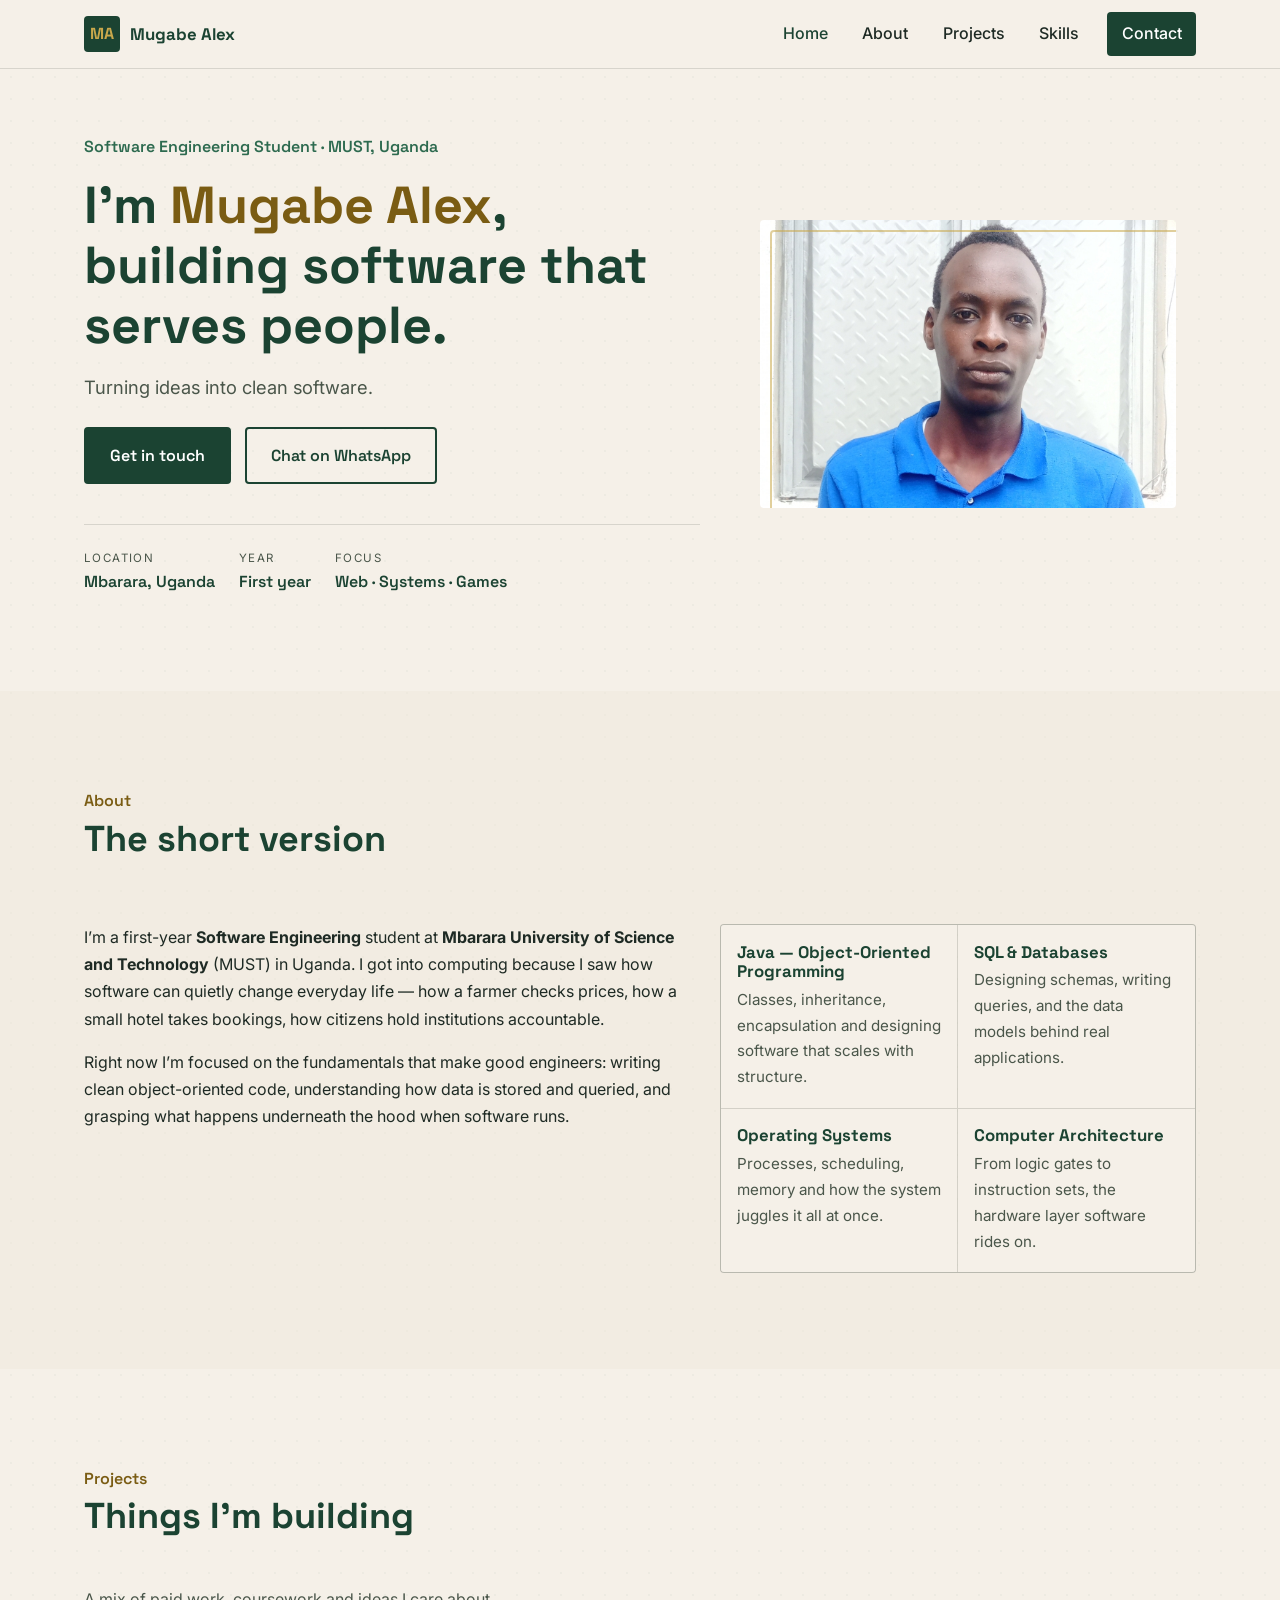
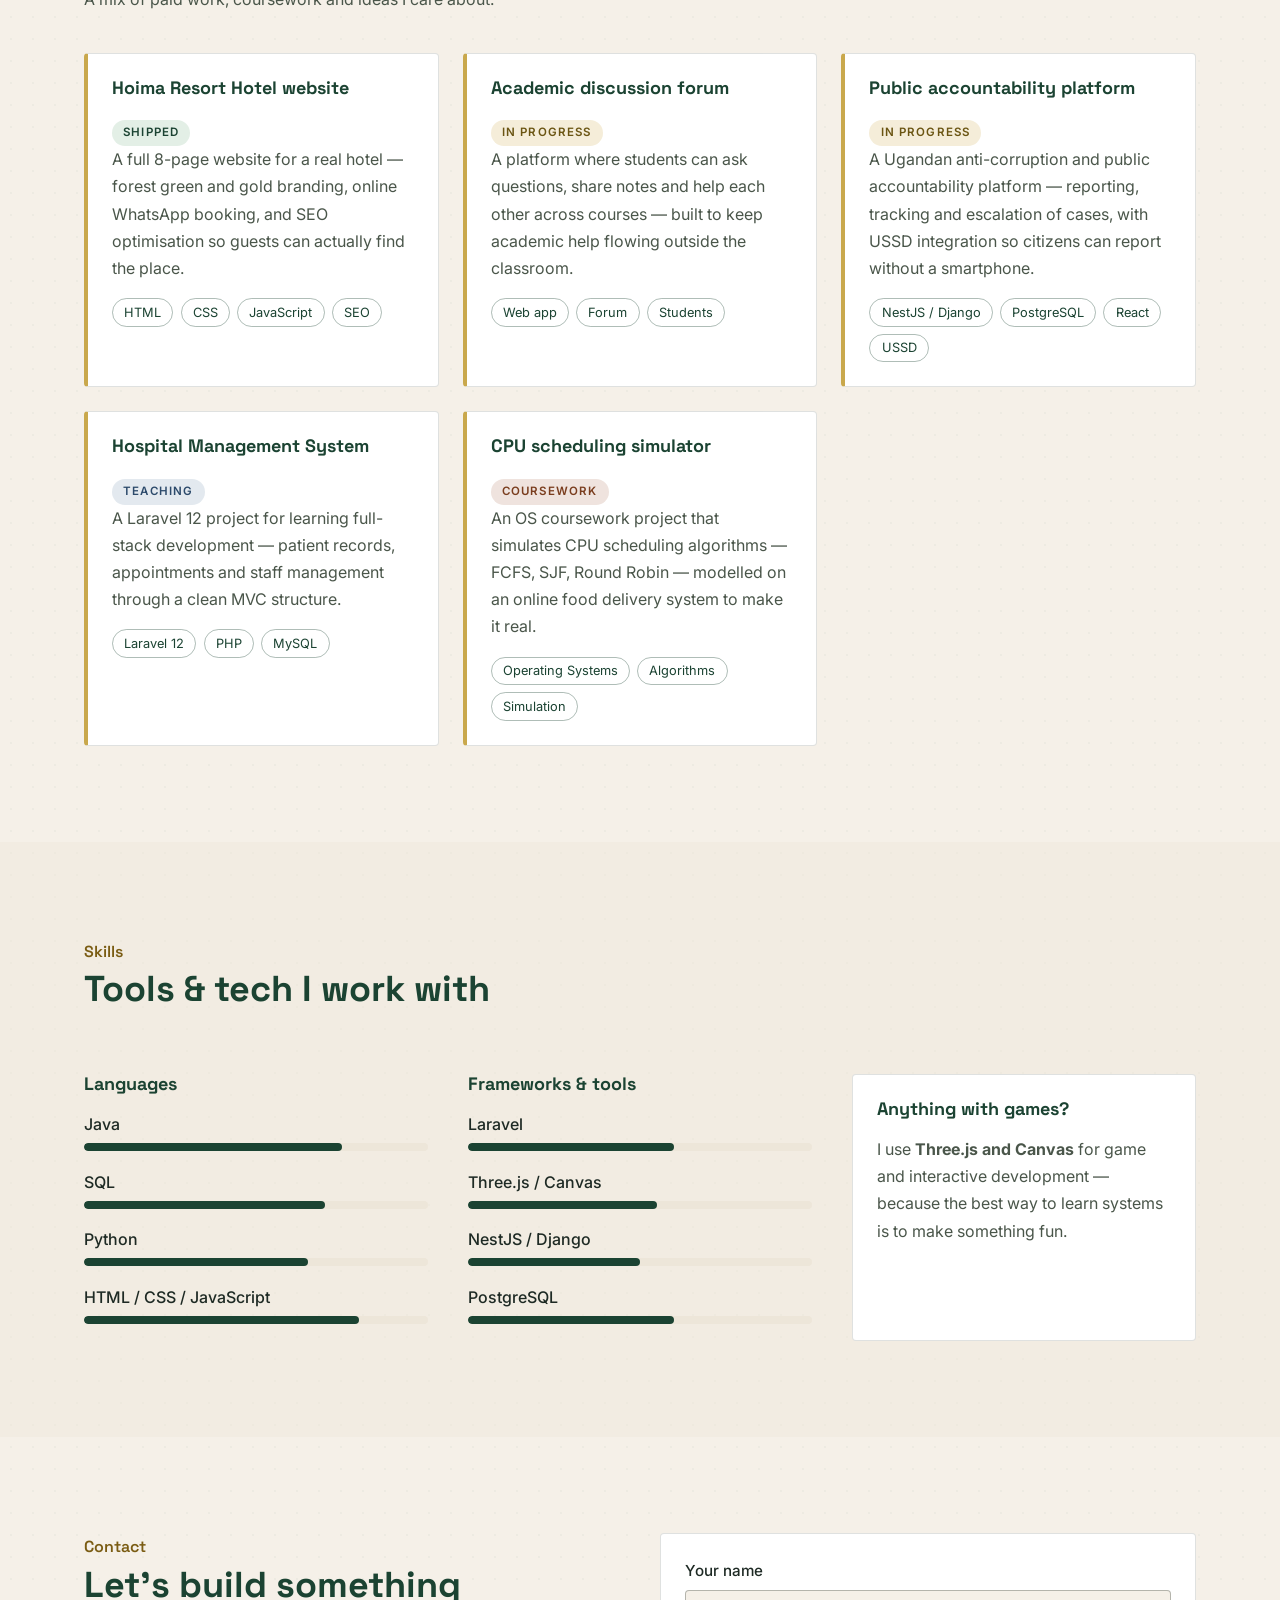
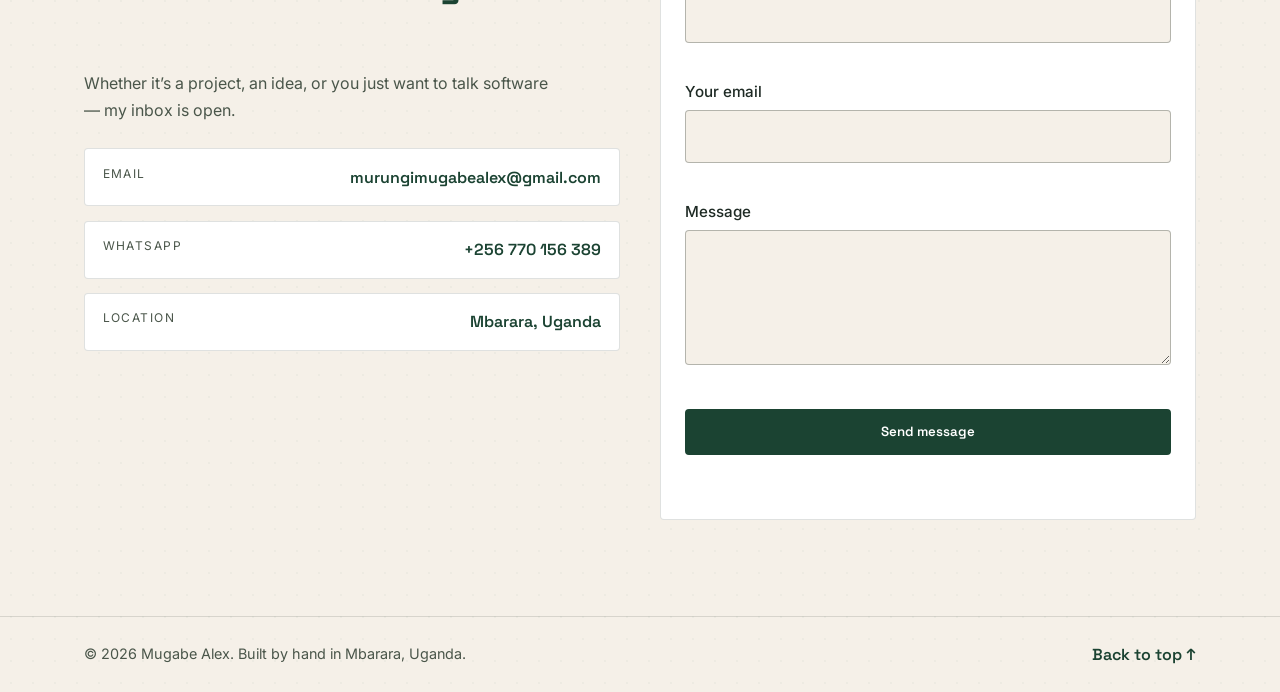
==== public/index.html @ 123c0cc7 "Initial commit: personal portfolio with Cloudflare Pages contact form" ====
<!DOCTYPE html>
<html lang="en">
<head>
  <meta charset="UTF-8">
  <meta name="viewport" content="width=device-width, initial-scale=1.0">
  <meta name="description" content="Portfolio of Mugabe Alex, a first-year Software Engineering student at Mbarara University of Science and Technology (MUST), Uganda. Software engineering, web development and game development projects.">
  <meta name="theme-color" content="#1B4332">
  <meta name="author" content="Mugabe Alex">
  <title>Mugabe Alex — Software Engineering Student</title>
  <link rel="icon" type="image/svg+xml" href="assets/favicon.svg">

  <meta property="og:type" content="website">
  <meta property="og:title" content="Mugabe Alex — Software Engineering Student">
  <meta property="og:description" content="Portfolio of Mugabe Alex, a Software Engineering student at Mbarara University of Science and Technology, Uganda. Web, systems and game development.">
  <meta property="og:url" content="https://mugabe-alex-portfolio.pages.dev/">
  <meta property="og:locale" content="en_UG">
  <meta property="og:image" content="https://mugabe-alex-portfolio.pages.dev/assets/portrait.jpg">
  <meta property="og:image:alt" content="Mugabe Alex">
  <meta name="twitter:card" content="summary_large_image">
  <link rel="canonical" href="https://mugabe-alex-portfolio.pages.dev/">

  <script type="application/ld+json">
  {
    "@context": "https://schema.org",
    "@type": "Person",
    "name": "Mugabe Alex",
    "jobTitle": "Software Engineering Student",
    "email": "mailto:murungimugabealex@gmail.com",
    "image": "https://mugabe-alex-portfolio.pages.dev/assets/portrait.jpg",
    "alumniOf": {
      "@type": "CollegeOrUniversity",
      "name": "Mbarara University of Science and Technology"
    },
    "address": {
      "@type": "PostalAddress",
      "addressLocality": "Mbarara",
      "addressCountry": "UG"
    },
    "knowsAbout": ["Java", "SQL", "Python", "JavaScript", "Laravel", "PostgreSQL", "Three.js"]
  }
  </script>
  <link rel="preconnect" href="https://fonts.googleapis.com">
  <link rel="preconnect" href="https://fonts.gstatic.com" crossorigin>
  <link href="https://fonts.googleapis.com/css2?family=Inter:wght@400;500;600;700&family=Space+Grotesk:wght@500;600;700&display=swap" rel="stylesheet">
  <link rel="stylesheet" href="css/styles.css">
</head>
<body>
  <a class="skip-link" href="#main">Skip to content</a>

  <header class="site-header" id="site-header">
    <div class="container header-inner">
      <a href="#home" class="brand" aria-label="Mugabe Alex — home">
        <span class="brand-mark" aria-hidden="true">MA</span>
        <span class="brand-name">Mugabe Alex</span>
      </a>

      <button class="nav-toggle" id="nav-toggle" aria-expanded="false" aria-controls="primary-nav" aria-label="Toggle navigation">
        <span class="nav-toggle-bar"></span>
        <span class="nav-toggle-bar"></span>
        <span class="nav-toggle-bar"></span>
      </button>

      <nav class="primary-nav" id="primary-nav" aria-label="Primary">
        <ul class="nav-list">
          <li><a href="#home" class="nav-link">Home</a></li>
          <li><a href="#about" class="nav-link">About</a></li>
          <li><a href="#projects" class="nav-link">Projects</a></li>
          <li><a href="#skills" class="nav-link">Skills</a></li>
          <li><a href="#contact" class="nav-link nav-cta">Contact</a></li>
        </ul>
      </nav>
    </div>
  </header>

  <main id="main">

    <!-- HERO -->
    <section class="hero" id="home" aria-label="Introduction">
      <div class="container hero-grid">
        <div class="hero-copy">
          <p class="hero-eyebrow">Software Engineering Student · MUST, Uganda</p>
          <h1 class="hero-title">I&rsquo;m <span class="accent">Mugabe Alex</span>, building software that serves people.</h1>
          <p class="hero-tagline">Turning ideas into clean software.</p>
          <div class="hero-actions">
            <a href="#contact" class="btn btn-primary">Get in touch</a>
            <a href="https://wa.me/256770156389" class="btn btn-secondary" target="_blank" rel="noopener">Chat on WhatsApp</a>
          </div>
          <ul class="hero-meta" aria-label="Quick facts">
            <li><span class="meta-label">Location</span><span class="meta-value">Mbarara, Uganda</span></li>
            <li><span class="meta-label">Year</span><span class="meta-value">First year</span></li>
            <li><span class="meta-label">Focus</span><span class="meta-value">Web · Systems · Games</span></li>
          </ul>
        </div>

        <div class="hero-portrait" aria-label="Portrait of Mugabe Alex">
          <div class="portrait-frame">
            <img src="assets/portrait.jpg" alt="Mugabe Alex, software engineering student" width="677" height="468">
          </div>
        </div>
      </div>
    </section>

    <!-- ABOUT -->
    <section class="section about" id="about" aria-labelledby="about-title">
      <div class="container">
        <p class="section-kicker">About</p>
        <h2 class="section-title" id="about-title">The short version</h2>
        <div class="about-grid">
          <div class="about-text">
            <p>I&rsquo;m a first-year <strong>Software Engineering</strong> student at <strong>Mbarara University of Science and Technology</strong> (MUST) in Uganda. I got into computing because I saw how software can quietly change everyday life &mdash; how a farmer checks prices, how a small hotel takes bookings, how citizens hold institutions accountable.</p>
            <p>Right now I&rsquo;m focused on the fundamentals that make good engineers: writing clean object-oriented code, understanding how data is stored and queried, and grasping what happens underneath the hood when software runs.</p>
          </div>
          <ul class="about-learning" aria-label="What I am currently learning">
            <li class="learning-item">
              <h3>Java — Object-Oriented Programming</h3>
              <p>Classes, inheritance, encapsulation and designing software that scales with structure.</p>
            </li>
            <li class="learning-item">
              <h3>SQL &amp; Databases</h3>
              <p>Designing schemas, writing queries, and the data models behind real applications.</p>
            </li>
            <li class="learning-item">
              <h3>Operating Systems</h3>
              <p>Processes, scheduling, memory and how the system juggles it all at once.</p>
            </li>
            <li class="learning-item">
              <h3>Computer Architecture</h3>
              <p>From logic gates to instruction sets, the hardware layer software rides on.</p>
            </li>
          </ul>
        </div>
      </div>
    </section>

    <!-- PROJECTS -->
    <section class="section projects" id="projects" aria-labelledby="projects-title">
      <div class="container">
        <p class="section-kicker">Projects</p>
        <h2 class="section-title" id="projects-title">Things I&rsquo;m building</h2>
        <p class="section-intro">A mix of paid work, coursework and ideas I care about.</p>

        <div class="project-grid">
          <article class="project-card">
            <div class="project-top">
              <h3 class="project-title">Hoima Resort Hotel website</h3>
              <span class="project-status done">Shipped</span>
            </div>
            <p class="project-desc">A full 8-page website for a real hotel &mdash; forest green and gold branding, online WhatsApp booking, and SEO optimisation so guests can actually find the place.</p>
            <ul class="project-tags" aria-label="Technologies">
              <li>HTML</li><li>CSS</li><li>JavaScript</li><li>SEO</li>
            </ul>
          </article>

          <article class="project-card">
            <div class="project-top">
              <h3 class="project-title">Academic discussion forum</h3>
              <span class="project-status active">In progress</span>
            </div>
            <p class="project-desc">A platform where students can ask questions, share notes and help each other across courses &mdash; built to keep academic help flowing outside the classroom.</p>
            <ul class="project-tags" aria-label="Technologies">
              <li>Web app</li><li>Forum</li><li>Students</li>
            </ul>
          </article>

          <article class="project-card">
            <div class="project-top">
              <h3 class="project-title">Public accountability platform</h3>
              <span class="project-status active">In progress</span>
            </div>
            <p class="project-desc">A Ugandan anti-corruption and public accountability platform &mdash; reporting, tracking and escalation of cases, with USSD integration so citizens can report without a smartphone.</p>
            <ul class="project-tags" aria-label="Technologies">
              <li>NestJS / Django</li><li>PostgreSQL</li><li>React</li><li>USSD</li>
            </ul>
          </article>

          <article class="project-card">
            <div class="project-top">
              <h3 class="project-title">Hospital Management System</h3>
              <span class="project-status teaching">Teaching</span>
            </div>
            <p class="project-desc">A Laravel 12 project for learning full-stack development &mdash; patient records, appointments and staff management through a clean MVC structure.</p>
            <ul class="project-tags" aria-label="Technologies">
              <li>Laravel 12</li><li>PHP</li><li>MySQL</li>
            </ul>
          </article>

          <article class="project-card">
            <div class="project-top">
              <h3 class="project-title">CPU scheduling simulator</h3>
              <span class="project-status coursework">Coursework</span>
            </div>
            <p class="project-desc">An OS coursework project that simulates CPU scheduling algorithms &mdash; FCFS, SJF, Round Robin &mdash; modelled on an online food delivery system to make it real.</p>
            <ul class="project-tags" aria-label="Technologies">
              <li>Operating Systems</li><li>Algorithms</li><li>Simulation</li>
            </ul>
          </article>
        </div>
      </div>
    </section>

    <!-- SKILLS -->
    <section class="section skills" id="skills" aria-labelledby="skills-title">
      <div class="container">
        <p class="section-kicker">Skills</p>
        <h2 class="section-title" id="skills-title">Tools &amp; tech I work with</h2>

        <div class="skills-grid">
          <div class="skill-group">
            <h3>Languages</h3>
            <ul class="skill-list">
              <li><span class="skill-name">Java</span><span class="skill-bar"><span class="skill-fill" style="width:75%"></span></span></li>
              <li><span class="skill-name">SQL</span><span class="skill-bar"><span class="skill-fill" style="width:70%"></span></span></li>
              <li><span class="skill-name">Python</span><span class="skill-bar"><span class="skill-fill" style="width:65%"></span></span></li>
              <li><span class="skill-name">HTML / CSS / JavaScript</span><span class="skill-bar"><span class="skill-fill" style="width:80%"></span></span></li>
            </ul>
          </div>
          <div class="skill-group">
            <h3>Frameworks &amp; tools</h3>
            <ul class="skill-list">
              <li><span class="skill-name">Laravel</span><span class="skill-bar"><span class="skill-fill" style="width:60%"></span></span></li>
              <li><span class="skill-name">Three.js / Canvas</span><span class="skill-bar"><span class="skill-fill" style="width:55%"></span></span></li>
              <li><span class="skill-name">NestJS / Django</span><span class="skill-bar"><span class="skill-fill" style="width:50%"></span></span></li>
              <li><span class="skill-name">PostgreSQL</span><span class="skill-bar"><span class="skill-fill" style="width:60%"></span></span></li>
            </ul>
          </div>
          <div class="skill-note">
            <h3>Anything with games?</h3>
            <p>I use <strong>Three.js and Canvas</strong> for game and interactive development &mdash; because the best way to learn systems is to make something fun.</p>
          </div>
        </div>
      </div>
    </section>

    <!-- CONTACT -->
    <section class="section contact" id="contact" aria-labelledby="contact-title">
      <div class="container contact-wrap">
        <div class="contact-copy">
          <p class="section-kicker">Contact</p>
          <h2 class="section-title" id="contact-title">Let&rsquo;s build something</h2>
          <p>Whether it&rsquo;s a project, an idea, or you just want to talk software &mdash; my inbox is open.</p>

          <div class="contact-channels">
            <a class="channel" href="mailto:murungimugabealex@gmail.com">
              <span class="channel-label">Email</span>
              <span class="channel-value">murungimugabealex@gmail.com</span>
            </a>
            <a class="channel" href="https://wa.me/256770156389" target="_blank" rel="noopener">
              <span class="channel-label">WhatsApp</span>
              <span class="channel-value">+256 770 156 389</span>
            </a>
            <div class="channel">
              <span class="channel-label">Location</span>
              <span class="channel-value">Mbarara, Uganda</span>
            </div>
          </div>
        </div>

        <form class="contact-form" id="contact-form" action="/api/contact" method="post" novalidate>
          <div class="form-group">
            <label for="name">Your name</label>
            <input type="text" id="name" name="name" autocomplete="name" required>
            <p class="field-error" id="name-error"></p>
          </div>
          <div class="form-group">
            <label for="email">Your email</label>
            <input type="email" id="email" name="email" autocomplete="email" required>
            <p class="field-error" id="email-error"></p>
          </div>
          <div class="form-group">
            <label for="message">Message</label>
            <textarea id="message" name="message" rows="4" required></textarea>
            <p class="field-error" id="message-error"></p>
          </div>
          <div class="hp-field" aria-hidden="true">
            <label for="company">Company</label>
            <input type="text" id="company" name="company" tabindex="-1" autocomplete="off">
          </div>
          <button type="submit" class="btn btn-primary btn-block" id="form-submit">Send message</button>
          <p class="form-status" id="form-status" role="status" aria-live="polite"></p>
          <noscript>
            <p class="form-status">JavaScript is off, so the form won&rsquo;t submit. Email me at
              <a href="mailto:murungimugabealex@gmail.com">murungimugabealex@gmail.com</a> instead.</p>
          </noscript>
        </form>
      </div>
    </section>
  </main>

  <footer class="site-footer">
    <div class="container footer-inner">
      <p>&copy; <span id="year"></span> Mugabe Alex. Built by hand in Mbarara, Uganda.</p>
      <a href="#home" class="back-top">Back to top &#8593;</a>
    </div>
  </footer>

  <script src="js/app.js"></script>
</body>
</html>
---- public/css/styles.css ----
/* ============================================================
   Mugabe Alex — Portfolio
   Aesthetic: earthy, grounded, Ugandan.
   Warm off-white base, deep forest green, Kampala gold.
   No gradients, no drop shadows — type, space and rules do the work.
   ============================================================ */

/* ---------- Tokens ---------- */
:root {
  --paper:      #F5F0E8;
  --paper-2:    #EDE6D9;
  --ink:        #1E2A24;
  --ink-2:      #4A564A;
  --forest:     #1B4332;
  --forest-soft:#2D6A4F;
  --gold:       #C9A84C;
  --gold-deep:  #7A5C13;
  --white:      #FFFFFF;
  --rule:       rgba(30, 42, 36, 0.14);

  --font-display: "Space Grotesk", "Arial Black", sans-serif;
  --font-body:    "Inter", "Segoe UI", system-ui, sans-serif;

  --space-1: 0.5rem;
  --space-2: 1rem;
  --space-3: 1.5rem;
  --space-4: 2.5rem;
  --space-5: 4rem;
  --space-6: 6rem;
  --radius: 4px;

  --header-h: 4.25rem;
  --maxw: 72rem;
}

/* ---------- Reset & base ---------- */
*, *::before, *::after { box-sizing: border-box; margin: 0; padding: 0; }

html {
  scroll-behavior: smooth;
  -webkit-text-size-adjust: 100%;
}

body {
  font-family: var(--font-body);
  font-size: 1rem;
  line-height: 1.7;
  color: var(--ink);
  background: var(--paper);
  /* subtle paper grain via CSS gradient, no external asset */
  background-image: radial-gradient(rgba(27, 67, 50, 0.035) 1px, transparent 1px);
  background-size: 22px 22px;
}

img { max-width: 100%; display: block; }
a { color: var(--forest); text-decoration-thickness: 1px; text-underline-offset: 3px; }
a:hover { color: var(--forest-soft); }
ul { list-style: none; }
h1, h2, h3 { font-family: var(--font-display); line-height: 1.15; color: var(--forest); }
h1 { font-size: clamp(2.1rem, 5vw, 3.25rem); }
h2 { font-size: clamp(1.6rem, 3.5vw, 2.25rem); margin-bottom: var(--space-4); }
h3 { font-size: 1.125rem; margin-bottom: var(--space-1); }

.container { width: 100%; max-width: var(--maxw); margin-inline: auto; padding-inline: 1.25rem; }

/* ---------- Accessibility helpers ---------- */
.skip-link {
  position: absolute;
  left: 0.75rem;
  top: -3rem;
  z-index: 100;
  background: var(--forest);
  color: var(--white);
  padding: 0.6rem 1rem;
  border-radius: var(--radius);
  transition: top 0.2s ease;
}
.skip-link:focus { top: 0.75rem; }

:focus-visible {
  outline: 3px solid var(--gold);
  outline-offset: 3px;
  border-radius: 2px;
}

/* ---------- Header / nav ---------- */
.site-header {
  position: sticky;
  top: 0;
  z-index: 50;
  background: var(--paper);
  border-bottom: 1px solid var(--rule);
}
.header-inner {
  display: flex;
  align-items: center;
  justify-content: space-between;
  height: var(--header-h);
}

.brand { display: flex; align-items: center; gap: 0.6rem; text-decoration: none; color: var(--forest); }
.brand-mark {
  display: grid;
  place-items: center;
  width: 2.25rem;
  height: 2.25rem;
  background: var(--forest);
  color: var(--gold);
  font-family: var(--font-display);
  font-weight: 700;
  border-radius: var(--radius);
}
.brand-name { font-family: var(--font-display); font-weight: 700; font-size: 1.05rem; }

.nav-toggle {
  display: none;
  flex-direction: column;
  justify-content: center;
  gap: 5px;
  width: 2.75rem;
  height: 2.75rem;
  padding: 0.5rem;
  background: transparent;
  border: 1px solid var(--rule);
  border-radius: var(--radius);
  cursor: pointer;
}
.nav-toggle-bar { display: block; height: 2px; width: 100%; background: var(--ink); transition: transform 0.25s ease, opacity 0.2s ease; }
.nav-toggle[aria-expanded="true"] .nav-toggle-bar:nth-child(1) { transform: translateY(7px) rotate(45deg); }
.nav-toggle[aria-expanded="true"] .nav-toggle-bar:nth-child(2) { opacity: 0; }
.nav-toggle[aria-expanded="true"] .nav-toggle-bar:nth-child(3) { transform: translateY(-7px) rotate(-45deg); }

.primary-nav { }
.nav-list { display: flex; align-items: center; gap: 0.35rem; }
.nav-link {
  display: block;
  padding: 0.5rem 0.9rem;
  border-radius: var(--radius);
  text-decoration: none;
  font-weight: 500;
  color: var(--ink);
  transition: background-color 0.15s ease, color 0.15s ease;
}
.nav-link:hover { background: var(--paper-2); color: var(--forest); }
.nav-link[aria-current="page"] { color: var(--forest); }
.nav-cta {
  background: var(--forest);
  color: var(--white);
  margin-left: 0.5rem;
}
.nav-cta:hover { background: var(--forest-soft); color: var(--white); }

/* ---------- Buttons ---------- */
.btn {
  display: inline-block;
  padding: 0.8rem 1.5rem;
  border: 2px solid var(--forest);
  border-radius: var(--radius);
  font-family: var(--font-display);
  font-weight: 600;
  text-decoration: none;
  text-align: center;
  cursor: pointer;
  transition: background-color 0.15s ease, color 0.15s ease, transform 0.1s ease;
}
.btn:hover { transform: translateY(-2px); }
.btn:active { transform: translateY(0); }

.btn-primary { background: var(--forest); color: var(--white); }
.btn-primary:hover { background: var(--forest-soft); color: var(--white); }

.btn-secondary { background: transparent; color: var(--forest); }
.btn-secondary:hover { background: var(--paper-2); }

.btn-block { width: 100%; }
.btn:disabled { opacity: 0.65; cursor: wait; transform: none; }

/* ---------- Hero ---------- */
.hero { padding: var(--space-5) 0 var(--space-6); }
.hero-grid {
  display: grid;
  grid-template-columns: 1fr;
  gap: var(--space-5);
}
.hero-eyebrow {
  font-family: var(--font-display);
  font-weight: 600;
  color: var(--forest-soft);
  margin-bottom: var(--space-2);
}
.hero-title { margin-bottom: var(--space-2); }
.accent { color: var(--gold-deep); }
.hero-tagline {
  font-size: 1.15rem;
  color: var(--ink-2);
  max-width: 46ch;
  margin-bottom: var(--space-3);
}

.hero-actions { display: flex; flex-wrap: wrap; gap: 0.9rem; margin-bottom: var(--space-4); }

.hero-meta {
  display: flex;
  flex-wrap: wrap;
  gap: var(--space-3);
  border-top: 1px solid var(--rule);
  padding-top: var(--space-3);
}
.hero-meta li { display: flex; flex-direction: column; }
.meta-label { font-size: 0.72rem; text-transform: uppercase; letter-spacing: 0.12em; color: var(--ink-2); }
.meta-value { font-family: var(--font-display); font-weight: 600; color: var(--forest); }

.hero-portrait { }
.portrait-frame {
  position: relative;
  aspect-ratio: 677 / 468;
  max-width: 26rem;
  margin-inline: auto;
  background: var(--forest);
  border-radius: var(--radius);
  overflow: hidden;
}
.portrait-frame img { width: 100%; height: 100%; object-fit: cover; }
.portrait-placeholder {
  display: none;
  align-items: center;
  justify-content: center;
  width: 100%;
  height: 100%;
  color: var(--gold);
  font-family: var(--font-display);
  font-size: 5rem;
  font-weight: 700;
}
.portrait-frame::after {
  content: "";
  position: absolute;
  inset: 0;
  border: 2px solid rgba(201, 168, 76, 0.55);
  border-radius: var(--radius);
  transform: translate(10px, 10px);
  pointer-events: none;
}

/* ---------- Sections ---------- */
.section { padding: var(--space-5) 0; }
.section:nth-of-type(even) { background: rgba(237, 230, 217, 0.45); }

.section-kicker {
  font-family: var(--font-display);
  font-weight: 600;
  color: var(--gold-deep);
  margin-bottom: 0.25rem;
}
.section-intro { color: var(--ink-2); margin: calc(var(--space-2) * -1) 0 var(--space-4); }
.section h2 { margin-bottom: var(--space-4); }
.section h2:not(:first-child) { margin-top: 0; }

/* ---------- About ---------- */
.about-grid {
  display: grid;
  grid-template-columns: 1fr;
  gap: var(--space-4);
}
.about-text p { margin-bottom: var(--space-2); max-width: 60ch; }
.about-learning {
  display: grid;
  grid-template-columns: 1fr;
  gap: 1px;
  background: var(--rule);
  border: 1px solid var(--rule);
  border-radius: var(--radius);
  overflow: hidden;
}
.learning-item { background: var(--paper); padding: 1.1rem var(--space-2); }
.learning-item h3 { margin-bottom: 0.35rem; font-size: 1.05rem; }
.learning-item p { color: var(--ink-2); font-size: 0.95rem; }

/* ---------- Projects ---------- */
.project-grid {
  display: grid;
  grid-template-columns: 1fr;
  gap: var(--space-3);
}
.project-card {
  border: 1px solid var(--rule);
  border-left: 4px solid var(--gold);
  border-radius: var(--radius);
  padding: var(--space-3);
  background: var(--white);
  transition: border-color 0.15s ease, transform 0.15s ease;
}
.project-card:hover { border-left-color: var(--forest); transform: translateY(-2px); }
.project-top { display: flex; align-items: flex-start; justify-content: space-between; gap: var(--space-2); flex-wrap: wrap; }
.project-title { margin-bottom: 0.35rem; }
.project-status {
  font-size: 0.72rem;
  font-weight: 600;
  text-transform: uppercase;
  letter-spacing: 0.1em;
  border-radius: 999px;
  padding: 0.2rem 0.7rem;
  white-space: nowrap;
}
.project-status.done { background: #E3EFE6; color: #1B4332; }
.project-status.active { background: #F5EDD9; color: #6B5513; }
.project-status.teaching { background: #E3E9EF; color: #2c4a6b; }
.project-status.coursework { background: #EFE3DE; color: #7a3d1e; }
.project-desc { color: var(--ink-2); margin-bottom: var(--space-2); }
.project-tags { display: flex; flex-wrap: wrap; gap: 0.45rem; }
.project-tags li {
  font-size: 0.8rem;
  color: var(--forest);
  border: 1px solid rgba(27, 67, 50, 0.35);
  border-radius: 999px;
  padding: 0.15rem 0.7rem;
}

/* ---------- Skills ---------- */
.skills-grid { display: grid; grid-template-columns: 1fr; gap: var(--space-4); }
.skill-group h3, .skill-note h3 { margin-bottom: var(--space-2); }
.skill-list li { margin-bottom: 1.1rem; }
.skill-name { display: block; font-weight: 500; margin-bottom: 0.3rem; color: var(--ink); }
.skill-bar {
  display: block;
  height: 8px;
  background: var(--paper-2);
  border-radius: 999px;
  overflow: hidden;
}
.skill-fill {
  display: block;
  height: 100%;
  background: var(--forest);
  border-radius: 999px;
  transition: width 0.4s ease;
}
.skill-note {
  border: 1px solid var(--rule);
  border-radius: var(--radius);
  padding: var(--space-3);
  background: var(--white);
}
.skill-note p { color: var(--ink-2); }

/* ---------- Contact ---------- */
.contact-wrap { display: grid; grid-template-columns: 1fr; gap: var(--space-4); }
.contact-copy p:not(.section-kicker) { color: var(--ink-2); max-width: 48ch; margin-bottom: var(--space-3); }

.contact-channels { display: grid; gap: 0.9rem; }
.channel {
  display: flex;
  justify-content: space-between;
  gap: var(--space-2);
  border: 1px solid var(--rule);
  border-radius: var(--radius);
  padding: 0.9rem 1.1rem;
  text-decoration: none;
  background: var(--white);
  transition: border-color 0.15s ease, color 0.15s ease;
}
a.channel:hover { border-color: var(--forest); }
.channel-label { font-size: 0.75rem; text-transform: uppercase; letter-spacing: 0.12em; color: var(--ink-2); }
.channel-value { font-family: var(--font-display); font-weight: 600; color: var(--forest); word-break: break-all; }

.contact-form {
  border: 1px solid var(--rule);
  border-radius: var(--radius);
  background: var(--white);
  padding: var(--space-3);
}
.form-group { margin-bottom: var(--space-2); }
.form-group label { display: block; font-weight: 500; margin-bottom: 0.35rem; font-size: 0.95rem; }
.form-group input,
.form-group textarea {
  width: 100%;
  padding: 0.75rem 0.9rem;
  border: 1px solid rgba(30, 42, 36, 0.3);
  border-radius: var(--radius);
  font: inherit;
  color: var(--ink);
  background: var(--paper);
  transition: border-color 0.15s ease, box-shadow 0.15s ease;
}
.form-group input:focus,
.form-group textarea:focus {
  outline: none;
  border-color: var(--forest);
  box-shadow: 0 0 0 3px rgba(45, 106, 79, 0.18);
  background: var(--white);
}
.field-error { color: #A3301E; font-size: 0.85rem; min-height: 1.2em; margin-top: 0.2rem; }
.hp-field { position: absolute; left: -9999px; width: 1px; height: 1px; overflow: hidden; }
.form-status { text-align: center; margin-top: var(--space-2); font-weight: 500; min-height: 1.5em; }
.form-status.success { color: var(--forest-soft); }
.form-status.error { color: #A3301E; }

/* ---------- Footer ---------- */
.site-footer { border-top: 1px solid var(--rule); padding: var(--space-3) 0; }
.footer-inner {
  display: flex;
  flex-wrap: wrap;
  justify-content: space-between;
  align-items: center;
  gap: var(--space-2);
}
.site-footer p { color: var(--ink-2); font-size: 0.9rem; }
.back-top { font-family: var(--font-display); font-weight: 600; text-decoration: none; }

/* ---------- Media queries: tablet ---------- */
@media (min-width: 640px) {
  .hero-grid { gap: var(--space-4); }
  .about-learning { grid-template-columns: 1fr 1fr; }
  .project-grid { grid-template-columns: 1fr 1fr; }
  .about-grid { grid-template-columns: 5fr 4fr; }
  .hero-grid { grid-template-columns: 1.15fr 0.85fr; align-items: center; }
  .skills-grid { grid-template-columns: 1fr 1fr; }
  .skill-note { grid-column: 1 / -1; }
  .contact-wrap { grid-template-columns: 1fr 1fr; align-items: start; }
  .section { padding: var(--space-6) 0; }
  .section:not(.hero) h2 { margin-bottom: var(--space-5); }
}

/* ---------- Media queries: desktop ---------- */
@media (min-width: 900px) {
  .project-grid { grid-template-columns: repeat(3, 1fr); }
  .project-card:nth-child(4),
  .project-card:nth-child(5) { grid-column: span 1; }
  .skills-grid { grid-template-columns: 1fr 1fr 1fr; column-gap: var(--space-4); }
  .skill-note { grid-column: auto; }
}

/* ---------- Mobile nav: under 640px ---------- */
@media (max-width: 639px) {
  .site-header { padding: 0; }
  .nav-toggle { display: flex; }
  .primary-nav {
    position: absolute;
    top: var(--header-h);
    left: 0;
    right: 0;
    background: var(--paper);
    border-bottom: 1px solid var(--rule);
    padding: 0.5rem 1.25rem 1.25rem;
    display: none;
  }
  .primary-nav.open { display: block; }
  .nav-list { flex-direction: column; align-items: stretch; gap: 0.25rem; margin: 0; }
  .nav-link { padding: 0.85rem 1rem; border-bottom: 1px solid rgba(30, 42, 36, 0.08); }
  .nav-link:last-child { border-bottom: none; }
  .nav-link:hover { background: var(--paper-2); }
  .nav-cta { margin-left: 0; text-align: center; background: var(--forest); color: var(--white); }
  .hero { padding-bottom: var(--space-4); }
}

/* ---------- Reduced motion ---------- */
@media (prefers-reduced-motion: reduce) {
  html { scroll-behavior: auto; }
  *, *::before, *::after {
    animation-duration: 0.01ms !important;
    animation-iteration-count: 1 !important;
    transition-duration: 0.01ms !important;
  }
  .btn:hover, .project-card:hover { transform: none; }
}
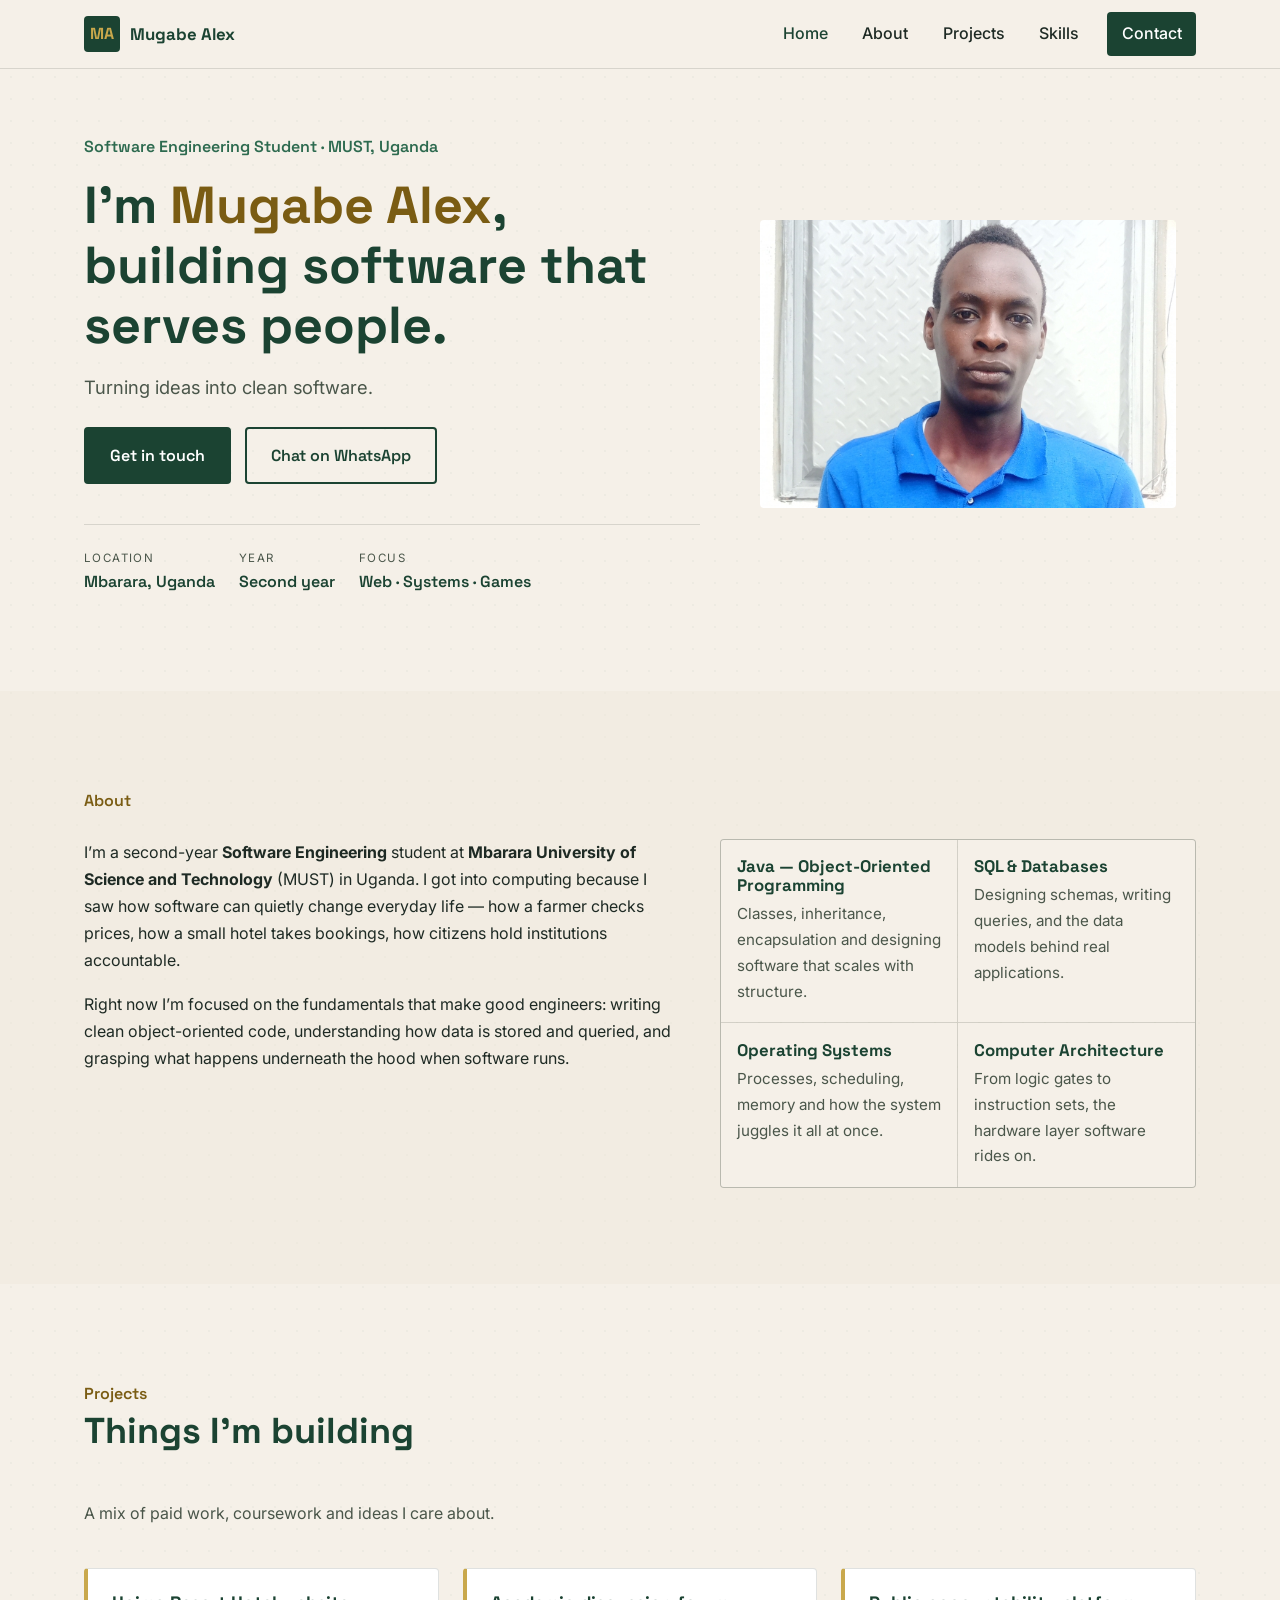
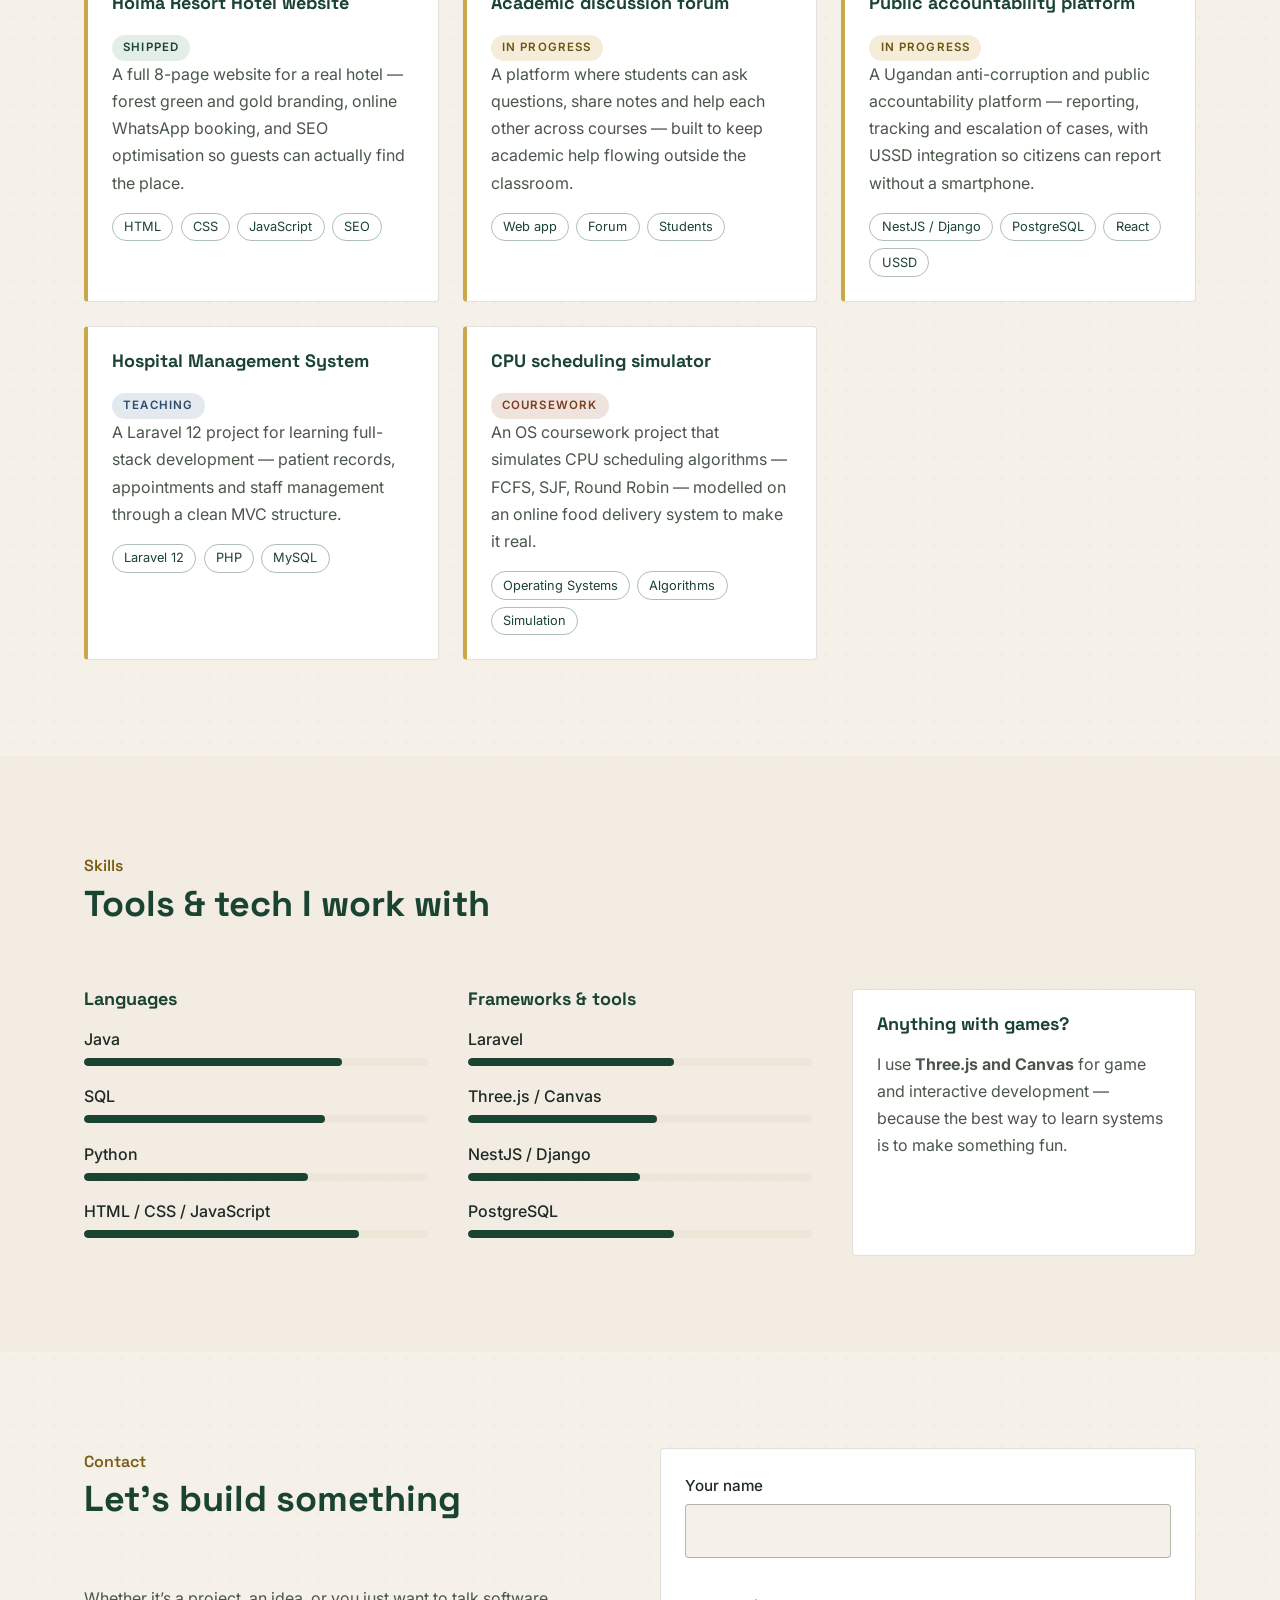
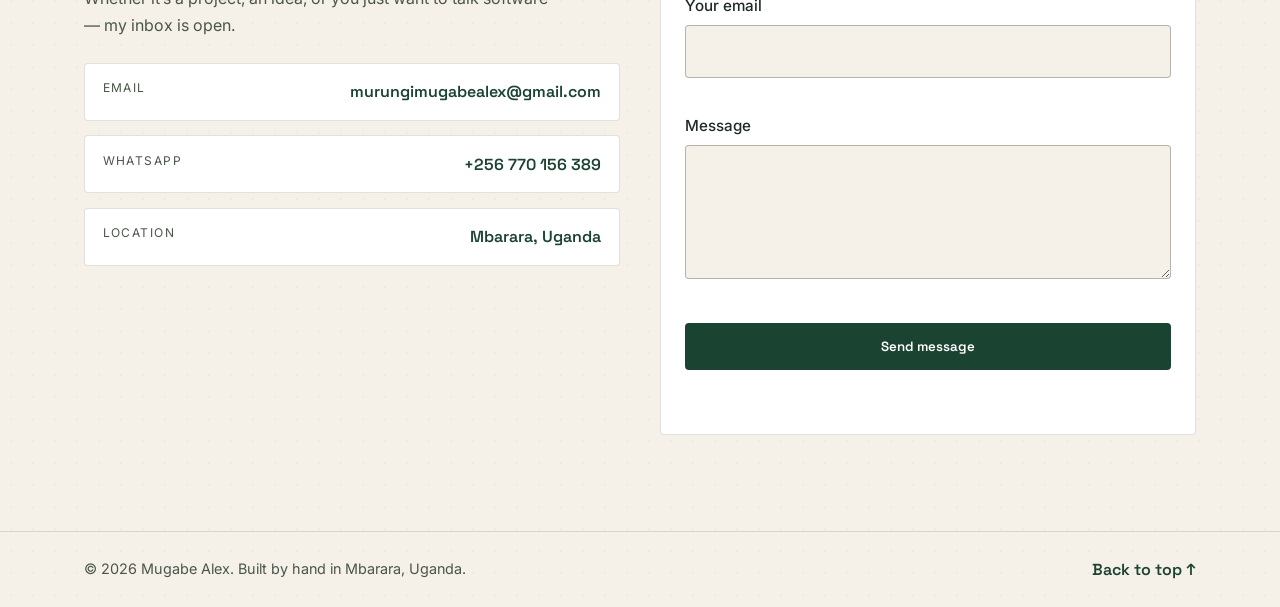
==== commit 3beec30d: "Update about section: remove heading, fix portrait frame, second-year" ====
--- a/public/index.html
+++ b/public/index.html
@@ -3,7 +3,7 @@
 <head>
   <meta charset="UTF-8">
   <meta name="viewport" content="width=device-width, initial-scale=1.0">
-  <meta name="description" content="Portfolio of Mugabe Alex, a first-year Software Engineering student at Mbarara University of Science and Technology (MUST), Uganda. Software engineering, web development and game development projects.">
+  <meta name="description" content="Portfolio of Mugabe Alex, a second-year Software Engineering student at Mbarara University of Science and Technology (MUST), Uganda. Software engineering, web development and game development projects.">
   <meta name="theme-color" content="#1B4332">
   <meta name="author" content="Mugabe Alex">
   <title>Mugabe Alex — Software Engineering Student</title>
@@ -87,7 +87,7 @@
           </div>
           <ul class="hero-meta" aria-label="Quick facts">
             <li><span class="meta-label">Location</span><span class="meta-value">Mbarara, Uganda</span></li>
-            <li><span class="meta-label">Year</span><span class="meta-value">First year</span></li>
+            <li><span class="meta-label">Year</span><span class="meta-value">Second year</span></li>
             <li><span class="meta-label">Focus</span><span class="meta-value">Web · Systems · Games</span></li>
           </ul>
         </div>
@@ -101,13 +101,12 @@
     </section>
 
     <!-- ABOUT -->
-    <section class="section about" id="about" aria-labelledby="about-title">
+    <section class="section about" id="about" aria-label="About">
       <div class="container">
         <p class="section-kicker">About</p>
-        <h2 class="section-title" id="about-title">The short version</h2>
         <div class="about-grid">
           <div class="about-text">
-            <p>I&rsquo;m a first-year <strong>Software Engineering</strong> student at <strong>Mbarara University of Science and Technology</strong> (MUST) in Uganda. I got into computing because I saw how software can quietly change everyday life &mdash; how a farmer checks prices, how a small hotel takes bookings, how citizens hold institutions accountable.</p>
+            <p>I&rsquo;m a second-year <strong>Software Engineering</strong> student at <strong>Mbarara University of Science and Technology</strong> (MUST) in Uganda. I got into computing because I saw how software can quietly change everyday life &mdash; how a farmer checks prices, how a small hotel takes bookings, how citizens hold institutions accountable.</p>
             <p>Right now I&rsquo;m focused on the fundamentals that make good engineers: writing clean object-oriented code, understanding how data is stored and queried, and grasping what happens underneath the hood when software runs.</p>
           </div>
           <ul class="about-learning" aria-label="What I am currently learning">
--- a/public/css/styles.css
+++ b/public/css/styles.css
@@ -232,15 +232,6 @@
   font-size: 5rem;
   font-weight: 700;
 }
-.portrait-frame::after {
-  content: "";
-  position: absolute;
-  inset: 0;
-  border: 2px solid rgba(201, 168, 76, 0.55);
-  border-radius: var(--radius);
-  transform: translate(10px, 10px);
-  pointer-events: none;
-}
 
 /* ---------- Sections ---------- */
 .section { padding: var(--space-5) 0; }
@@ -261,6 +252,7 @@
   display: grid;
   grid-template-columns: 1fr;
   gap: var(--space-4);
+  margin-top: var(--space-3);
 }
 .about-text p { margin-bottom: var(--space-2); max-width: 60ch; }
 .about-learning {
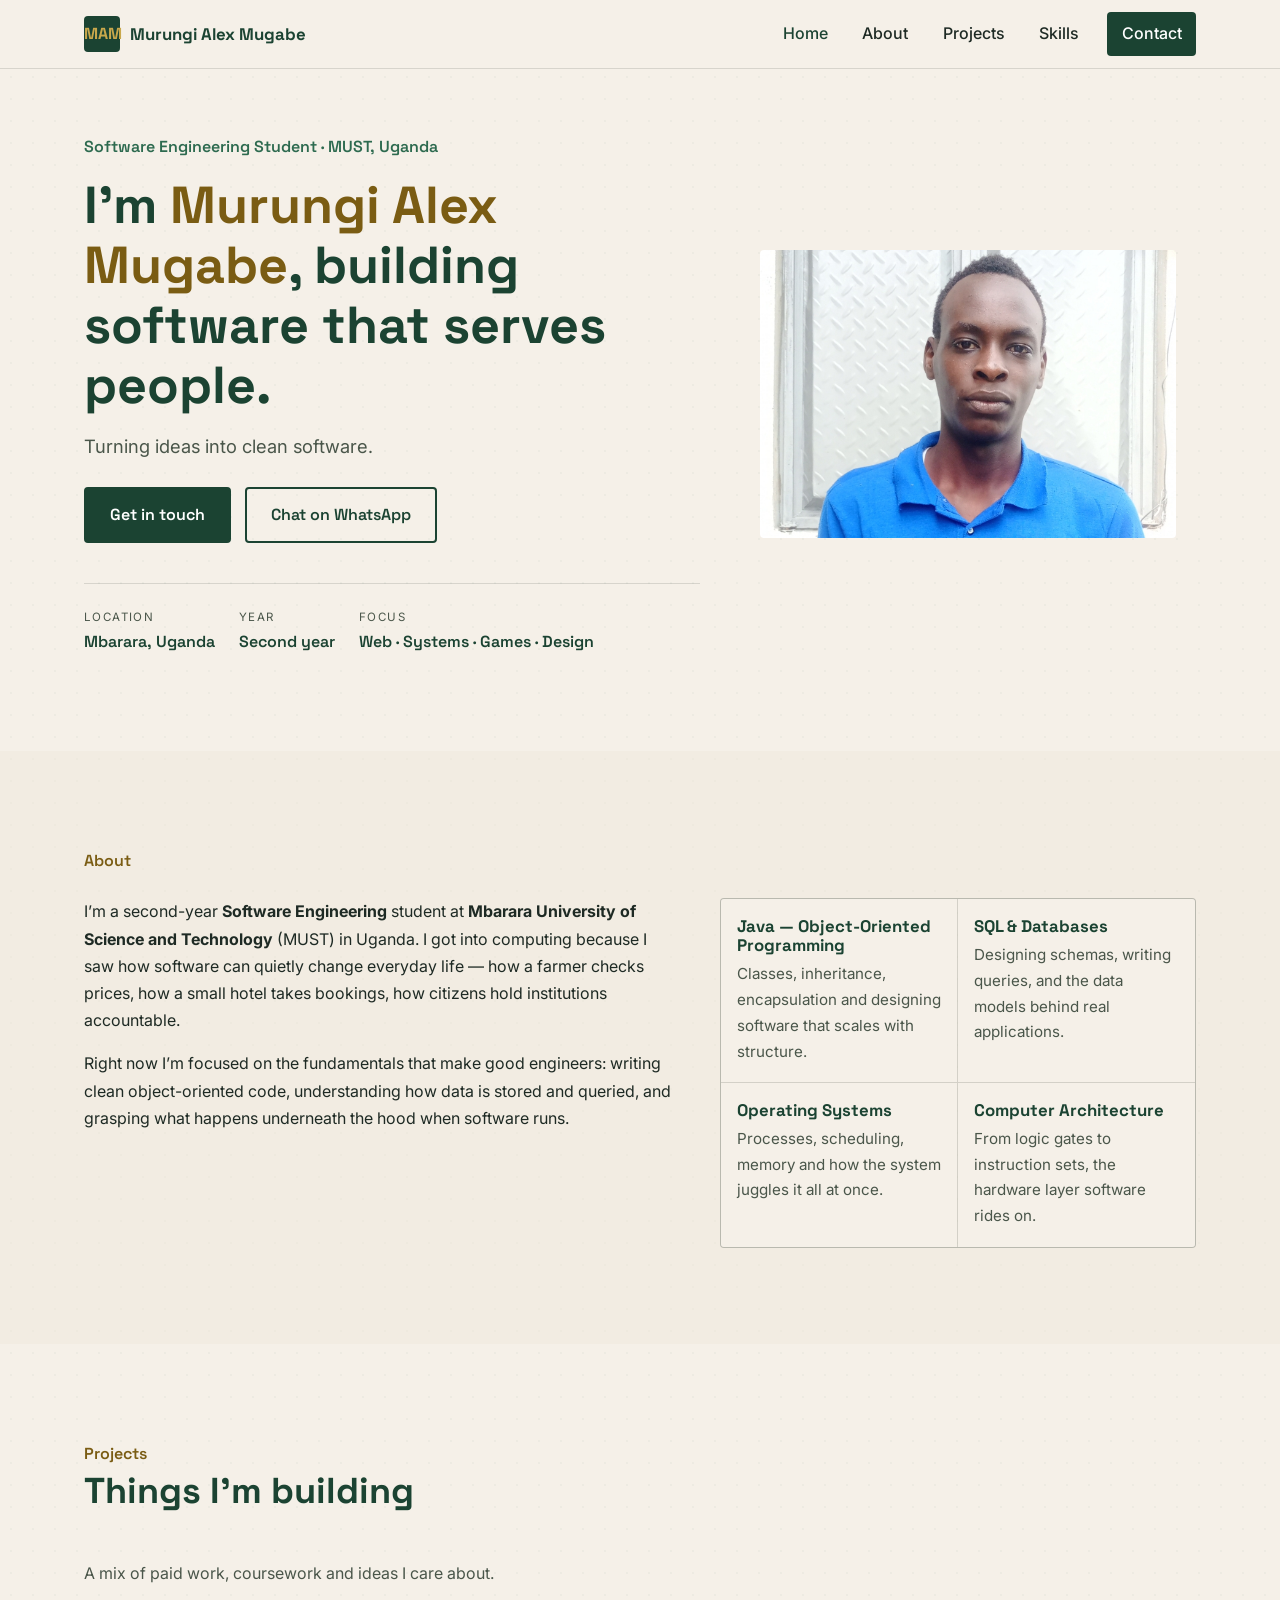
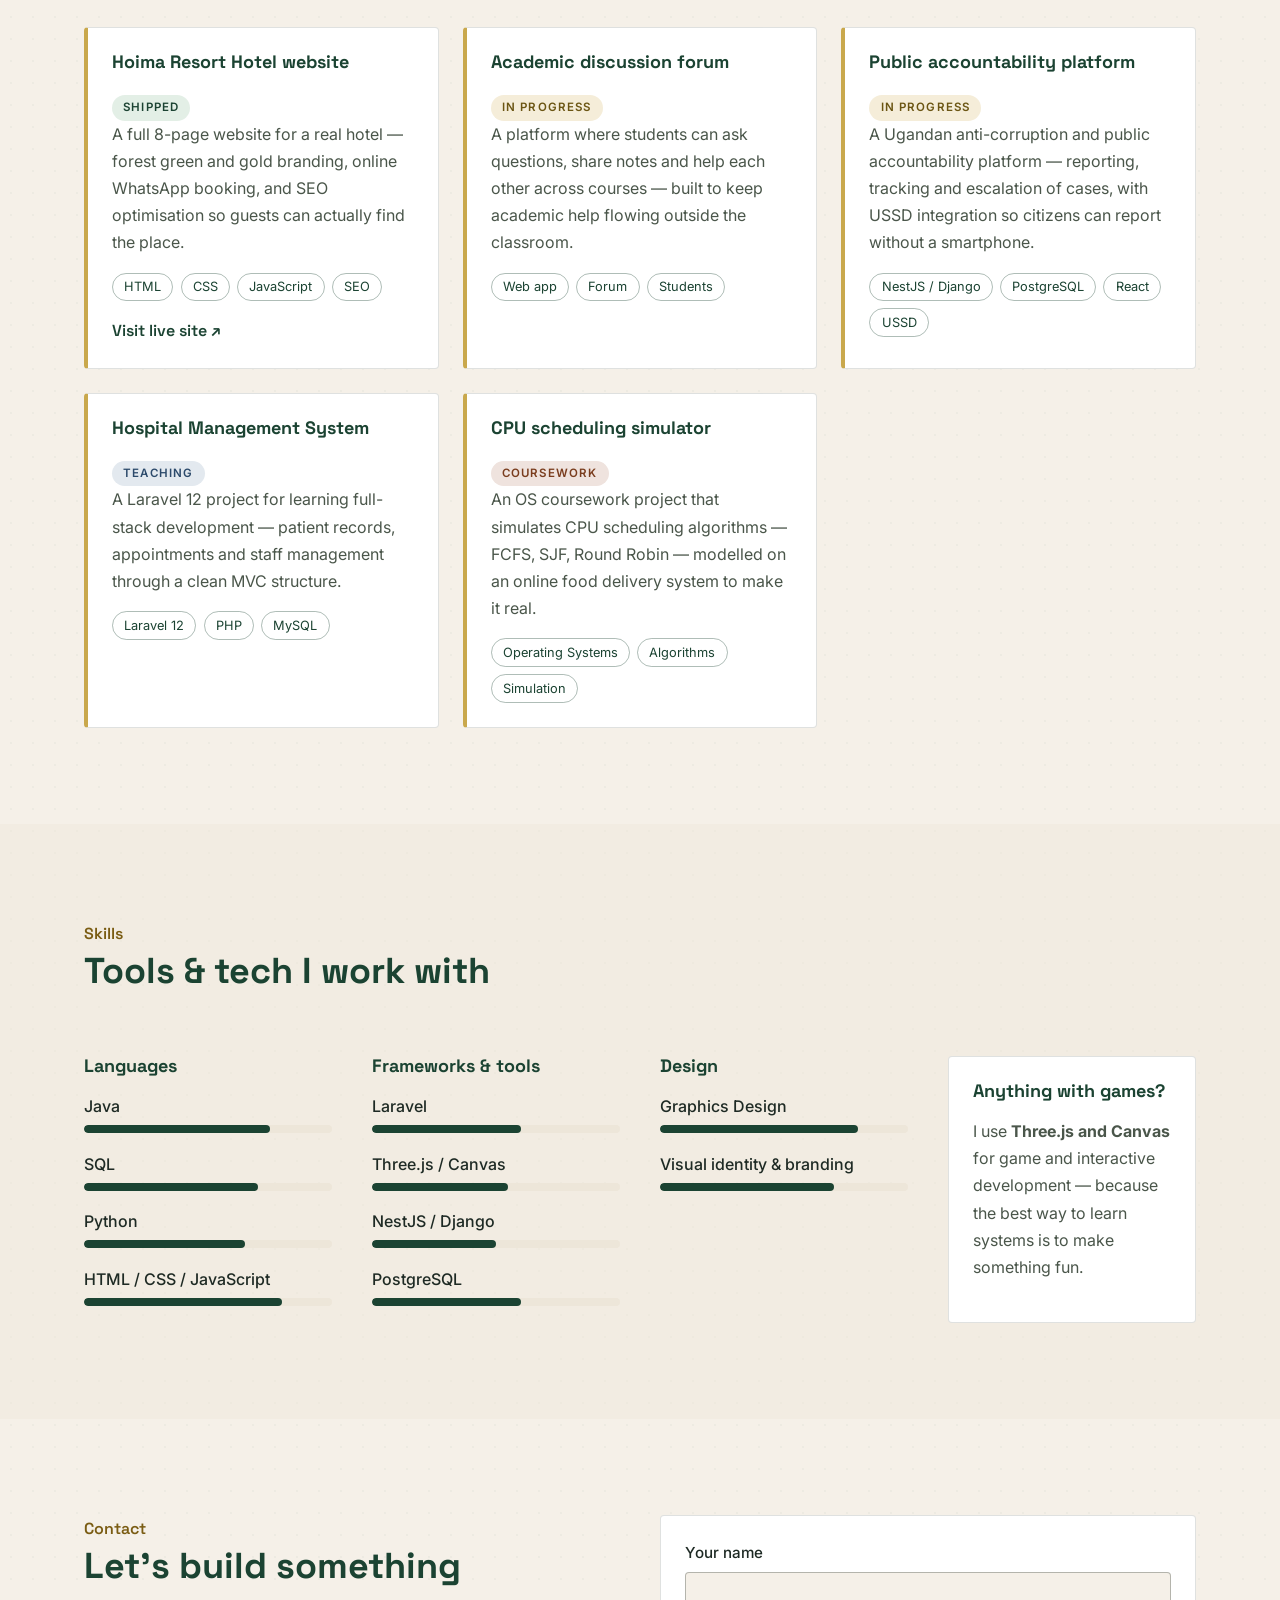
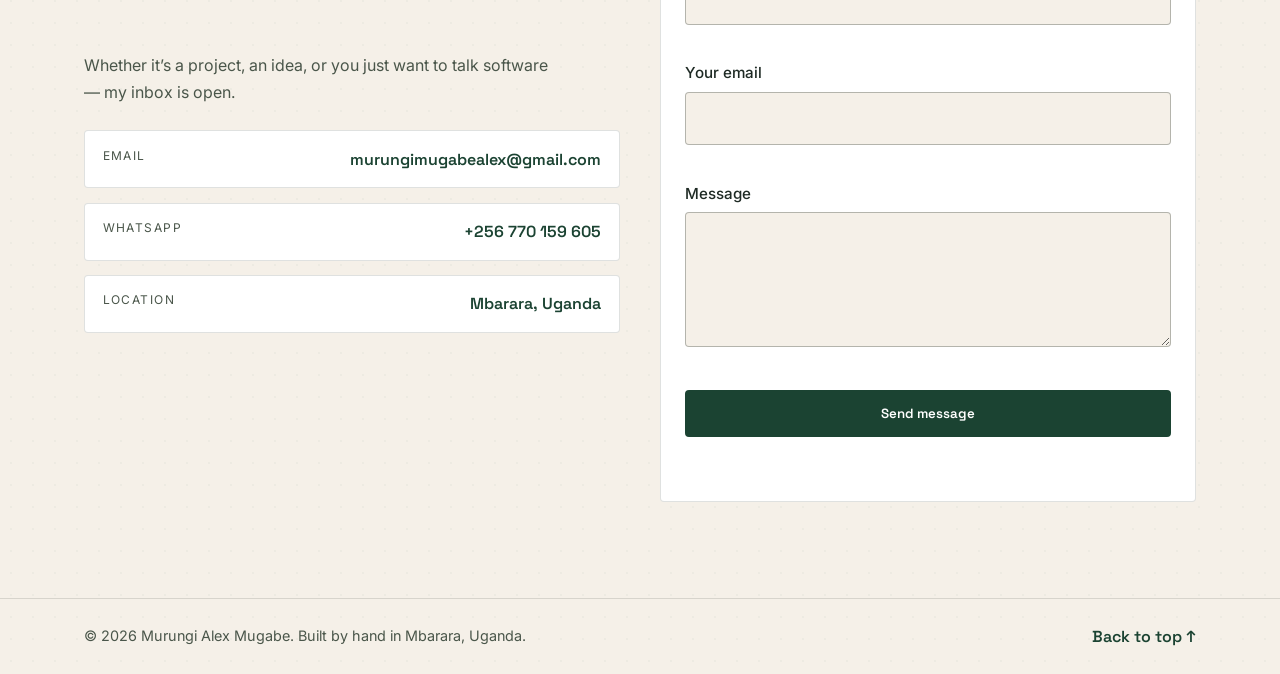
==== commit 2792cc8a: "Update name, WhatsApp number, add graphics design skill and Hoima live link" ====
--- a/public/index.html
+++ b/public/index.html
@@ -3,19 +3,19 @@
 <head>
   <meta charset="UTF-8">
   <meta name="viewport" content="width=device-width, initial-scale=1.0">
-  <meta name="description" content="Portfolio of Mugabe Alex, a second-year Software Engineering student at Mbarara University of Science and Technology (MUST), Uganda. Software engineering, web development and game development projects.">
+  <meta name="description" content="Portfolio of Murungi Alex Mugabe, a second-year Software Engineering student at Mbarara University of Science and Technology (MUST), Uganda. Software engineering, web development and game development projects.">
   <meta name="theme-color" content="#1B4332">
-  <meta name="author" content="Mugabe Alex">
-  <title>Mugabe Alex — Software Engineering Student</title>
+  <meta name="author" content="Murungi Alex Mugabe">
+  <title>Murungi Alex Mugabe — Software Engineering Student</title>
   <link rel="icon" type="image/svg+xml" href="assets/favicon.svg">
 
   <meta property="og:type" content="website">
-  <meta property="og:title" content="Mugabe Alex — Software Engineering Student">
-  <meta property="og:description" content="Portfolio of Mugabe Alex, a Software Engineering student at Mbarara University of Science and Technology, Uganda. Web, systems and game development.">
+  <meta property="og:title" content="Murungi Alex Mugabe — Software Engineering Student">
+  <meta property="og:description" content="Portfolio of Murungi Alex Mugabe, a Software Engineering student at Mbarara University of Science and Technology, Uganda. Web, systems and game development.">
   <meta property="og:url" content="https://mugabe-alex-portfolio.pages.dev/">
   <meta property="og:locale" content="en_UG">
   <meta property="og:image" content="https://mugabe-alex-portfolio.pages.dev/assets/portrait.jpg">
-  <meta property="og:image:alt" content="Mugabe Alex">
+  <meta property="og:image:alt" content="Murungi Alex Mugabe">
   <meta name="twitter:card" content="summary_large_image">
   <link rel="canonical" href="https://mugabe-alex-portfolio.pages.dev/">
 
@@ -23,7 +23,7 @@
   {
     "@context": "https://schema.org",
     "@type": "Person",
-    "name": "Mugabe Alex",
+    "name": "Murungi Alex Mugabe",
     "jobTitle": "Software Engineering Student",
     "email": "mailto:murungimugabealex@gmail.com",
     "image": "https://mugabe-alex-portfolio.pages.dev/assets/portrait.jpg",
@@ -36,7 +36,7 @@
       "addressLocality": "Mbarara",
       "addressCountry": "UG"
     },
-    "knowsAbout": ["Java", "SQL", "Python", "JavaScript", "Laravel", "PostgreSQL", "Three.js"]
+    "knowsAbout": ["Java", "SQL", "Python", "JavaScript", "Laravel", "PostgreSQL", "Three.js", "Graphics Design"]
   }
   </script>
   <link rel="preconnect" href="https://fonts.googleapis.com">
@@ -49,9 +49,9 @@
 
   <header class="site-header" id="site-header">
     <div class="container header-inner">
-      <a href="#home" class="brand" aria-label="Mugabe Alex — home">
-        <span class="brand-mark" aria-hidden="true">MA</span>
-        <span class="brand-name">Mugabe Alex</span>
+      <a href="#home" class="brand" aria-label="Murungi Alex Mugabe — home">
+        <span class="brand-mark" aria-hidden="true">MAM</span>
+        <span class="brand-name">Murungi Alex Mugabe</span>
       </a>
 
       <button class="nav-toggle" id="nav-toggle" aria-expanded="false" aria-controls="primary-nav" aria-label="Toggle navigation">
@@ -79,22 +79,22 @@
       <div class="container hero-grid">
         <div class="hero-copy">
           <p class="hero-eyebrow">Software Engineering Student · MUST, Uganda</p>
-          <h1 class="hero-title">I&rsquo;m <span class="accent">Mugabe Alex</span>, building software that serves people.</h1>
+          <h1 class="hero-title">I&rsquo;m <span class="accent">Murungi Alex Mugabe</span>, building software that serves people.</h1>
           <p class="hero-tagline">Turning ideas into clean software.</p>
           <div class="hero-actions">
             <a href="#contact" class="btn btn-primary">Get in touch</a>
-            <a href="https://wa.me/256770156389" class="btn btn-secondary" target="_blank" rel="noopener">Chat on WhatsApp</a>
+            <a href="https://wa.me/256770159605" class="btn btn-secondary" target="_blank" rel="noopener">Chat on WhatsApp</a>
           </div>
           <ul class="hero-meta" aria-label="Quick facts">
             <li><span class="meta-label">Location</span><span class="meta-value">Mbarara, Uganda</span></li>
             <li><span class="meta-label">Year</span><span class="meta-value">Second year</span></li>
-            <li><span class="meta-label">Focus</span><span class="meta-value">Web · Systems · Games</span></li>
+            <li><span class="meta-label">Focus</span><span class="meta-value">Web · Systems · Games · Design</span></li>
           </ul>
         </div>
 
-        <div class="hero-portrait" aria-label="Portrait of Mugabe Alex">
+        <div class="hero-portrait" aria-label="Portrait of Murungi Alex Mugabe">
           <div class="portrait-frame">
-            <img src="assets/portrait.jpg" alt="Mugabe Alex, software engineering student" width="677" height="468">
+            <img src="assets/portrait.jpg" alt="Murungi Alex Mugabe, software engineering student" width="677" height="468">
           </div>
         </div>
       </div>
@@ -148,6 +148,7 @@
             <ul class="project-tags" aria-label="Technologies">
               <li>HTML</li><li>CSS</li><li>JavaScript</li><li>SEO</li>
             </ul>
+            <a class="project-link" href="https://murungimugabealex-bit.github.io/hoimaresorthotel/" target="_blank" rel="noopener">Visit live site &#8599;</a>
           </article>
 
           <article class="project-card">
@@ -222,6 +223,13 @@
               <li><span class="skill-name">PostgreSQL</span><span class="skill-bar"><span class="skill-fill" style="width:60%"></span></span></li>
             </ul>
           </div>
+          <div class="skill-group">
+            <h3>Design</h3>
+            <ul class="skill-list">
+              <li><span class="skill-name">Graphics Design</span><span class="skill-bar"><span class="skill-fill" style="width:80%"></span></span></li>
+              <li><span class="skill-name">Visual identity &amp; branding</span><span class="skill-bar"><span class="skill-fill" style="width:70%"></span></span></li>
+            </ul>
+          </div>
           <div class="skill-note">
             <h3>Anything with games?</h3>
             <p>I use <strong>Three.js and Canvas</strong> for game and interactive development &mdash; because the best way to learn systems is to make something fun.</p>
@@ -243,9 +251,9 @@
               <span class="channel-label">Email</span>
               <span class="channel-value">murungimugabealex@gmail.com</span>
             </a>
-            <a class="channel" href="https://wa.me/256770156389" target="_blank" rel="noopener">
+            <a class="channel" href="https://wa.me/256770159605" target="_blank" rel="noopener">
               <span class="channel-label">WhatsApp</span>
-              <span class="channel-value">+256 770 156 389</span>
+              <span class="channel-value">+256 770 159 605</span>
             </a>
             <div class="channel">
               <span class="channel-label">Location</span>
@@ -287,7 +295,7 @@
 
   <footer class="site-footer">
     <div class="container footer-inner">
-      <p>&copy; <span id="year"></span> Mugabe Alex. Built by hand in Mbarara, Uganda.</p>
+      <p>&copy; <span id="year"></span> Murungi Alex Mugabe. Built by hand in Mbarara, Uganda.</p>
       <a href="#home" class="back-top">Back to top &#8593;</a>
     </div>
   </footer>
--- a/public/css/styles.css
+++ b/public/css/styles.css
@@ -1,5 +1,5 @@
 /* ============================================================
-   Mugabe Alex — Portfolio
+   Murungi Alex Mugabe — Portfolio
    Aesthetic: earthy, grounded, Ugandan.
    Warm off-white base, deep forest green, Kampala gold.
    No gradients, no drop shadows — type, space and rules do the work.
@@ -307,6 +307,14 @@
   border-radius: 999px;
   padding: 0.15rem 0.7rem;
 }
+.project-link {
+  display: inline-block;
+  margin-top: var(--space-2);
+  font-family: var(--font-display);
+  font-weight: 600;
+  text-decoration: none;
+}
+.project-link:hover { text-decoration: underline; }
 
 /* ---------- Skills ---------- */
 .skills-grid { display: grid; grid-template-columns: 1fr; gap: var(--space-4); }
@@ -418,7 +426,7 @@
   .project-grid { grid-template-columns: repeat(3, 1fr); }
   .project-card:nth-child(4),
   .project-card:nth-child(5) { grid-column: span 1; }
-  .skills-grid { grid-template-columns: 1fr 1fr 1fr; column-gap: var(--space-4); }
+  .skills-grid { grid-template-columns: 1fr 1fr 1fr 1fr; column-gap: var(--space-4); }
   .skill-note { grid-column: auto; }
 }
 
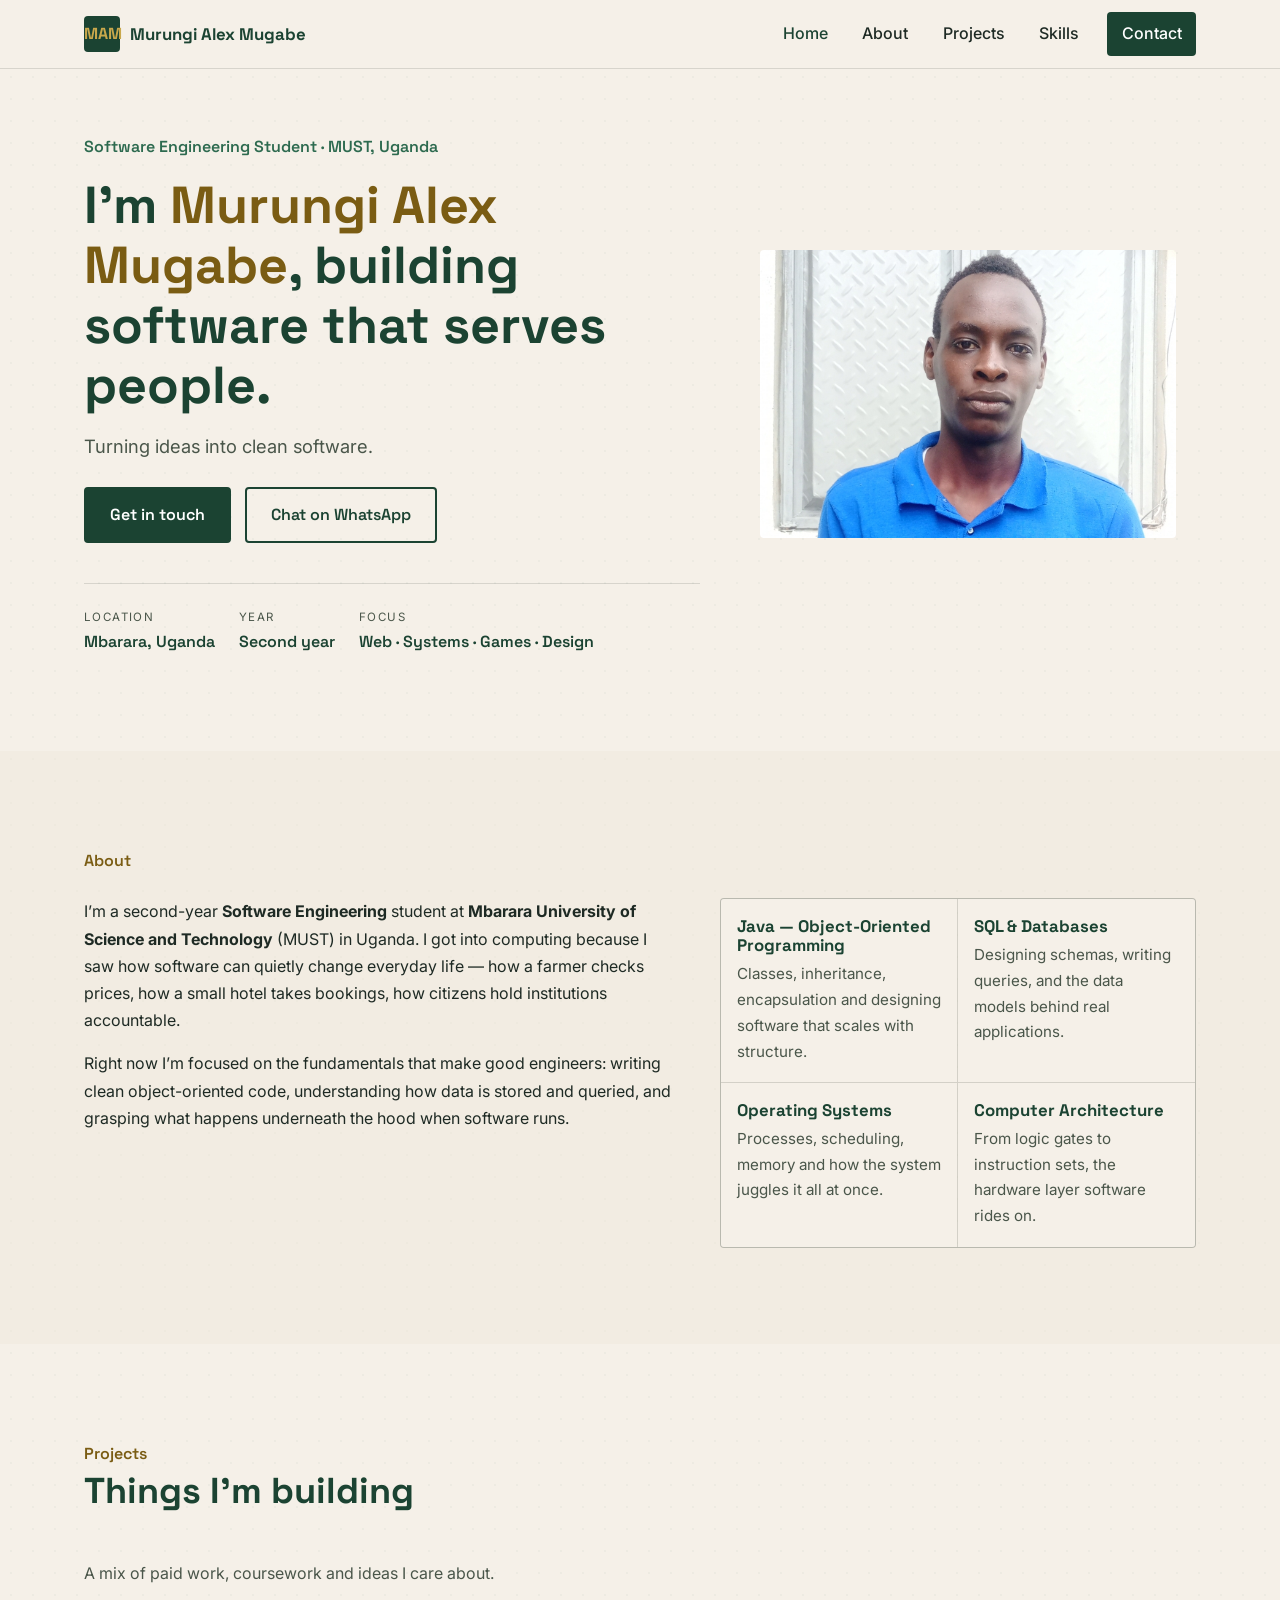
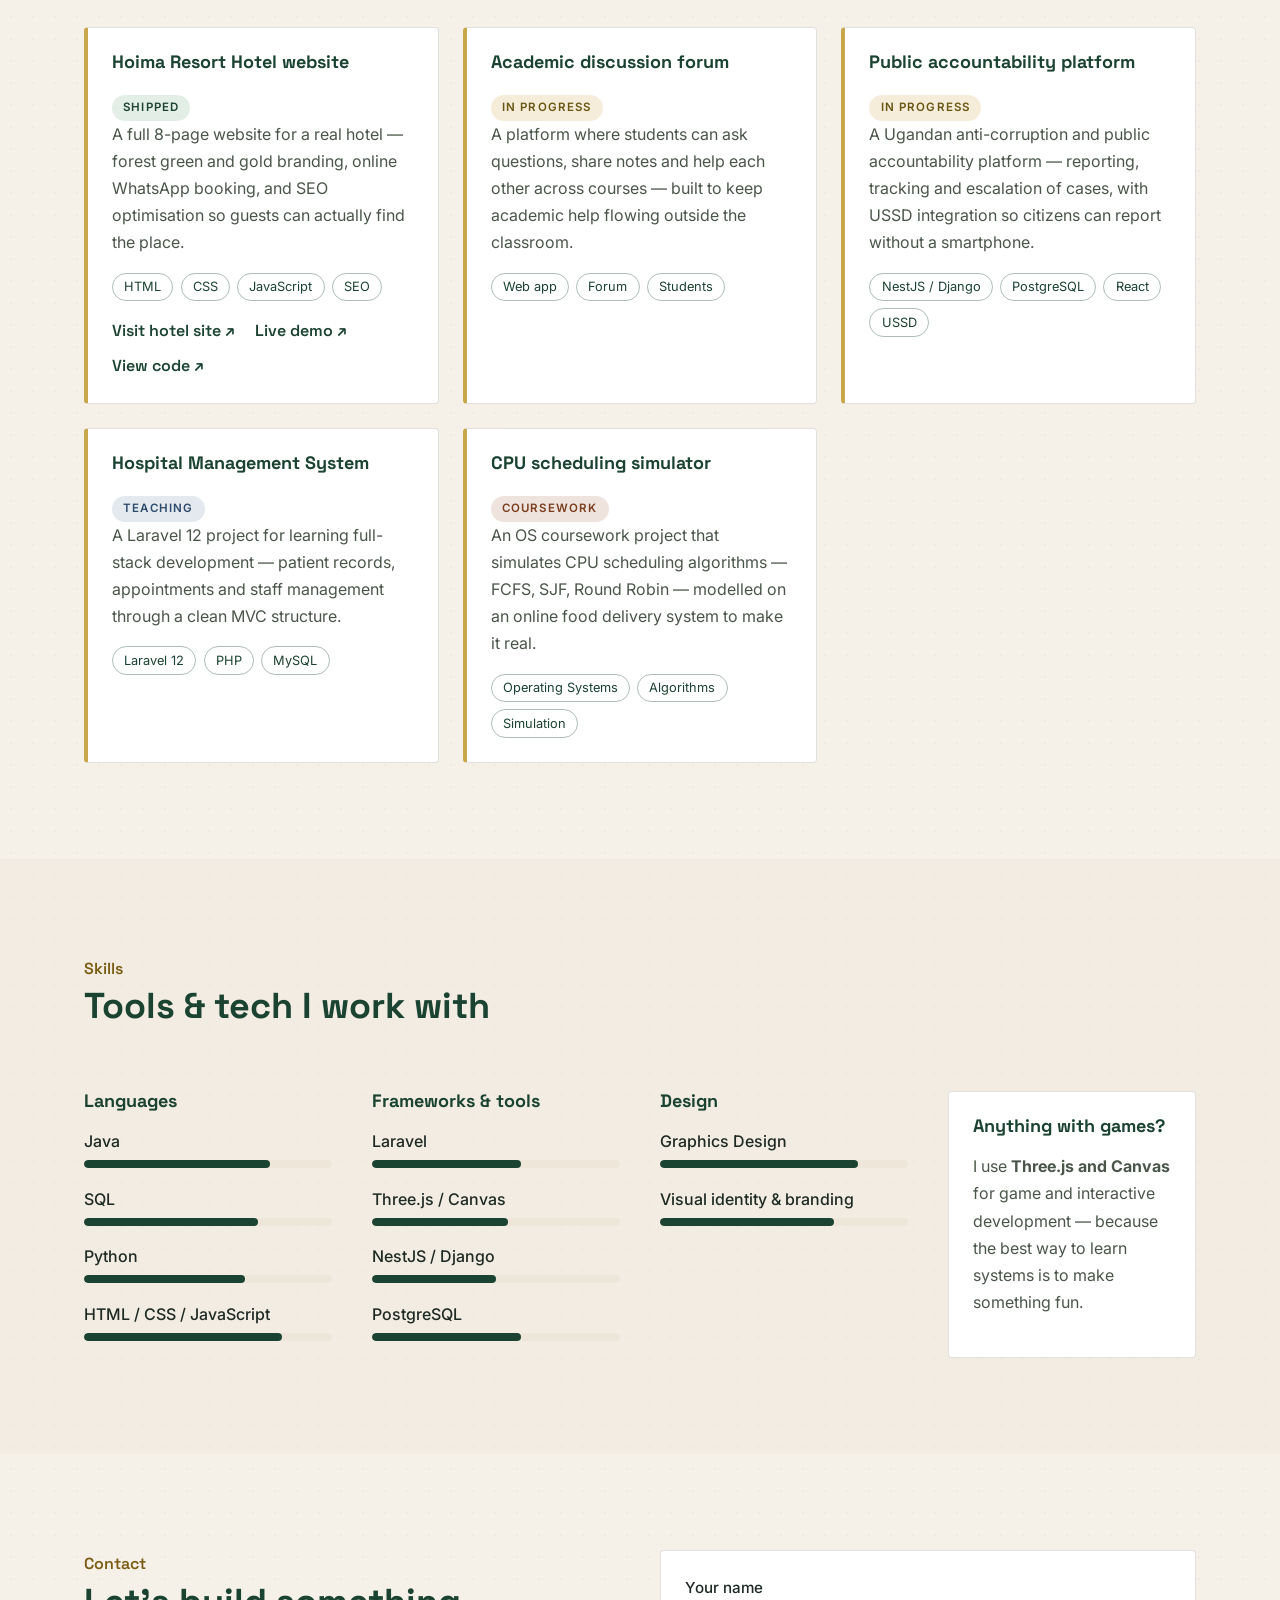
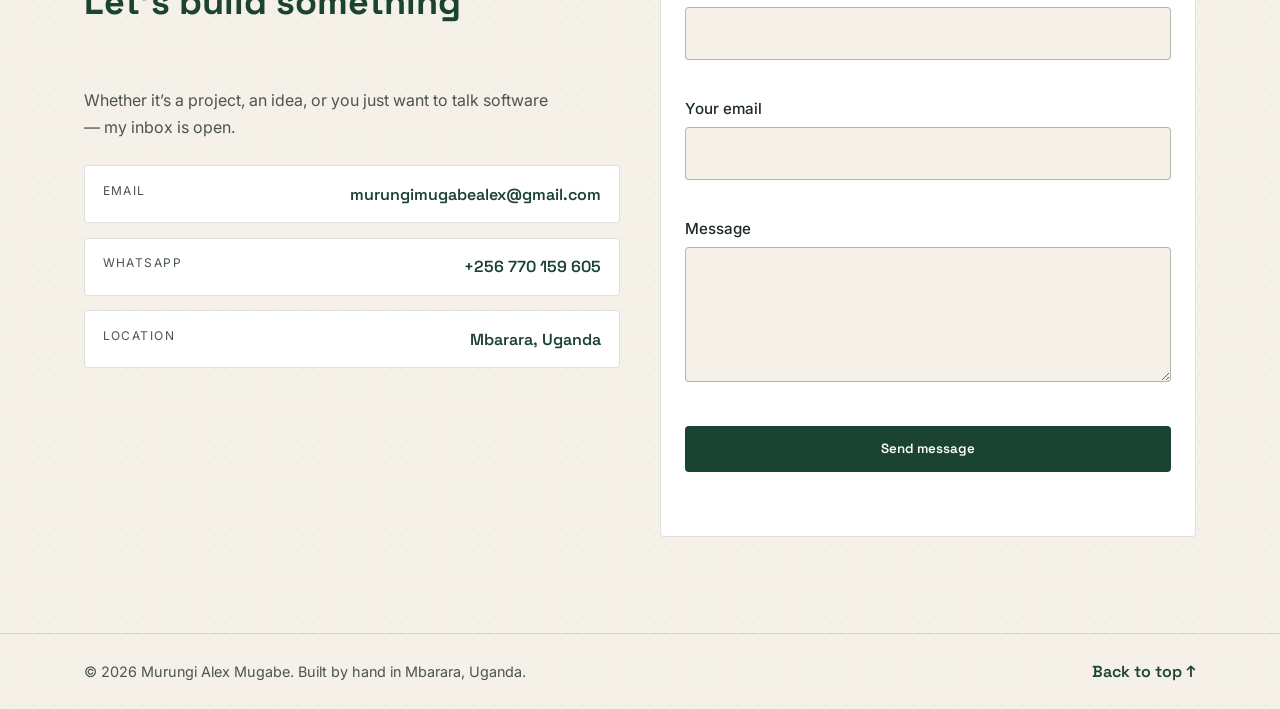
==== commit 190dfffd: "Add hotel site, live demo and source links to Hoima project card" ====
--- a/public/index.html
+++ b/public/index.html
@@ -148,7 +148,11 @@
             <ul class="project-tags" aria-label="Technologies">
               <li>HTML</li><li>CSS</li><li>JavaScript</li><li>SEO</li>
             </ul>
-            <a class="project-link" href="https://murungimugabealex-bit.github.io/hoimaresorthotel/" target="_blank" rel="noopener">Visit live site &#8599;</a>
+            <div class="project-links">
+              <a class="project-link" href="https://hoimaresorthotel.co.ug" target="_blank" rel="noopener">Visit hotel site &#8599;</a>
+              <a class="project-link" href="https://hoimaresorthotel.pages.dev" target="_blank" rel="noopener">Live demo &#8599;</a>
+              <a class="project-link" href="https://github.com/murungimugabealex-bit/hoimaresorthotel" target="_blank" rel="noopener">View code &#8599;</a>
+            </div>
           </article>
 
           <article class="project-card">
--- a/public/css/styles.css
+++ b/public/css/styles.css
@@ -307,9 +307,9 @@
   border-radius: 999px;
   padding: 0.15rem 0.7rem;
 }
+.project-links { display: flex; flex-wrap: wrap; gap: 0.5rem 1.25rem; margin-top: var(--space-2); }
 .project-link {
   display: inline-block;
-  margin-top: var(--space-2);
   font-family: var(--font-display);
   font-weight: 600;
   text-decoration: none;
